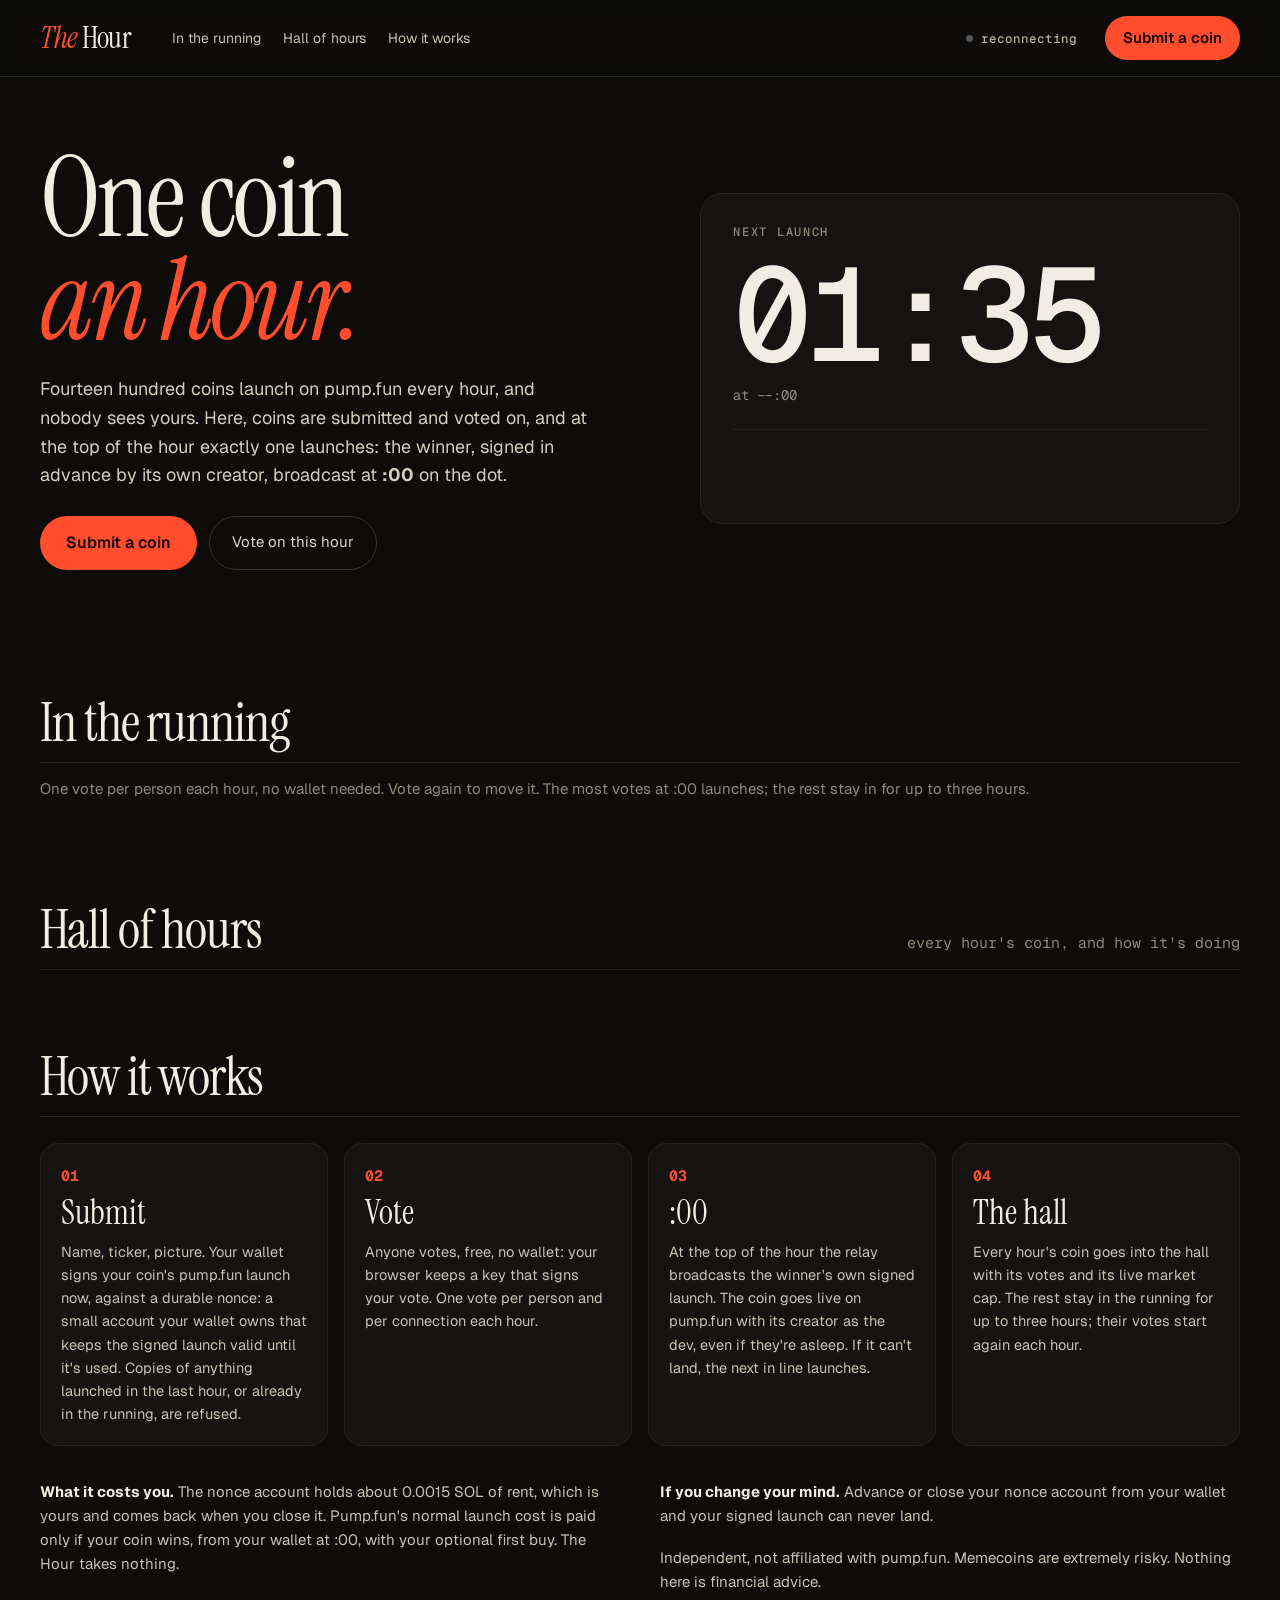
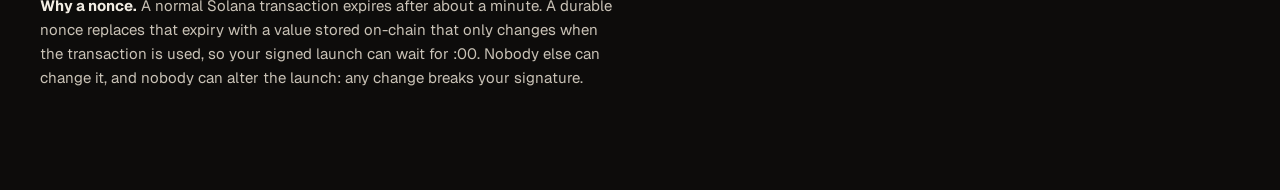
==== index.html @ 595f5a19 "The Hour: one coin an hour. Submissions pre-signed on durable nonces, no-wallet voting, broadcast at" ====
<!doctype html>
<html lang="en"><head><meta charset="utf-8">
<meta name="viewport" content="width=device-width, initial-scale=1">
<title>The Hour</title>
<meta name="description" content="One coin an hour. Submit a coin, vote for the one you want, and at the top of the hour the winner launches on pump.fun, signed by its creator in advance.">
<meta property="og:title" content="The Hour · one coin an hour">
<meta property="og:description" content="Vote it. At :00 it launches on pump.fun.">
<link rel="preconnect" href="https://fonts.googleapis.com"><link rel="preconnect" href="https://fonts.gstatic.com" crossorigin>
<link href="https://fonts.googleapis.com/css2?family=Instrument+Serif:ital@0;1&family=Geist:wght@400;500;600&family=Geist+Mono:wght@400;500;600&display=swap" rel="stylesheet">
<link rel="stylesheet" href="hour.css">
</head>
<body>
<header class="top">
  <a class="word" href="#"><span>The</span> Hour</a>
  <nav><a href="#running">In the running</a><a href="#hall">Hall of hours</a><a href="#how">How it works</a></nav>
  <span class="live"><i id="liveDot"></i><span id="liveTxt">connecting</span></span>
  <button class="go" id="bSubmit">Submit a coin</button>
</header>

<section class="hero">
  <div class="copy">
    <h1>One coin<br><em>an hour.</em></h1>
    <p>Fourteen hundred coins launch on pump.fun every hour, and nobody sees yours. Here, coins are submitted and voted on, and at the top of the hour exactly one launches: the winner, signed in advance by its own creator, broadcast at <b>:00</b> on the dot.</p>
    <div class="row"><button class="go big" id="bSubmit2">Submit a coin</button><a class="ghost" href="#running">Vote on this hour</a></div>
  </div>
  <div class="clock">
    <div class="lbl">next launch</div>
    <div class="digits mono" id="count">--:--</div>
    <div class="at mono" id="atTxt">at --:00</div>
    <div class="lead" id="lead"></div>
  </div>
</section>

<section class="band" id="lastBand"></section>

<section class="sec" id="running">
  <div class="sh"><h2>In the running</h2><span class="mono dim" id="runMeta"></span></div>
  <p class="dim note">One vote per person each hour, no wallet needed. Vote again to move it. The most votes at :00 launches; the rest stay in for up to three hours.</p>
  <div class="grid" id="list"></div>
</section>

<section class="sec" id="hall">
  <div class="sh"><h2>Hall of hours</h2><span class="mono dim">every hour's coin, and how it's doing</span></div>
  <div class="hall" id="hallList"></div>
</section>

<section class="sec how" id="how">
  <div class="sh"><h2>How it works</h2></div>
  <div class="steps">
    <div><b class="mono">01</b><h3>Submit</h3><p>Name, ticker, picture. Your wallet signs your coin's pump.fun launch now, against a durable nonce: a small account your wallet owns that keeps the signed launch valid until it's used. Copies of anything launched in the last hour, or already in the running, are refused.</p></div>
    <div><b class="mono">02</b><h3>Vote</h3><p>Anyone votes, free, no wallet: your browser keeps a key that signs your vote. One vote per person and per connection each hour.</p></div>
    <div><b class="mono">03</b><h3>:00</h3><p>At the top of the hour the relay broadcasts the winner's own signed launch. The coin goes live on pump.fun with its creator as the dev, even if they're asleep. If it can't land, the next in line launches.</p></div>
    <div><b class="mono">04</b><h3>The hall</h3><p>Every hour's coin goes into the hall with its votes and its live market cap. The rest stay in the running for up to three hours; their votes start again each hour.</p></div>
  </div>
  <div class="facts">
    <p><b>What it costs you.</b> The nonce account holds about 0.0015 SOL of rent, which is yours and comes back when you close it. Pump.fun's normal launch cost is paid only if your coin wins, from your wallet at :00, with your optional first buy. The Hour takes nothing.</p>
    <p><b>Why a nonce.</b> A normal Solana transaction expires after about a minute. A durable nonce replaces that expiry with a value stored on-chain that only changes when the transaction is used, so your signed launch can wait for :00. Nobody else can change it, and nobody can alter the launch: any change breaks your signature.</p>
    <p><b>If you change your mind.</b> Advance or close your nonce account from your wallet and your signed launch can never land.</p>
    <p class="dim">Independent, not affiliated with pump.fun. Memecoins are extremely risky. Nothing here is financial advice.</p>
  </div>
</section>

<aside class="sheet" id="sheet"><button class="x" id="sheetX">×</button>
  <h2>Submit a coin</h2>
  <p class="dim">Your coin waits, signed, until it wins an hour.</p>
  <label>Name</label><input id="fName" maxlength="32">
  <label>Ticker</label><input id="fSym" maxlength="10">
  <label>One line about it</label><input id="fDesc" maxlength="280">
  <label>Picture</label><input id="fImg" type="file" accept="image/png,image/jpeg,image/webp,image/gif"><img id="fPrev" alt="">
  <label>X link</label><input id="fX" placeholder="optional">
  <label>Website</label><input id="fWeb" placeholder="optional">
  <label>Your first buy at launch, SOL</label><input id="fBuy" type="number" min="0" step="0.01" placeholder="0">
  <div class="checks">
    <div class="ck"><i id="kW">○</i><span id="kWt">connect the wallet that will be the coin's dev</span></div>
    <div class="ck"><i id="kC">○</i><span id="kCt">ticker and name: no copies</span></div>
    <div class="ck"><i id="kN">○</i><span id="kNt">nonce account: created once, yours</span></div>
    <div class="ck"><i id="kS">○</i><span id="kSt">sign the launch</span></div>
  </div>
  <button class="go big wide" id="fGo">Connect wallet</button>
  <p class="dim small" id="fNote">Two signatures the first time (the nonce account, then the launch), one after that.</p>
</aside>
<div class="toast" id="toast"></div>
<script type="module" src="hour.js"></script>
</body></html>
---- hour.css ----
/* The Hour: an editorial serif, station-clock figures, one signal red. */
:root { --bg: #0d0c0b; --ink: #f2ede4; --dim: #8f897e; --line: #26231f; --card: #151311; --sig: #ff4d2e; --up: #7bdc9a; --dn: #ff7b6b; }
* { box-sizing: border-box; }
html { background: var(--bg); scroll-behavior: smooth; }
body { margin: 0; color: var(--ink); font: 400 15px/1.6 'Geist', sans-serif; }
a { color: inherit; } button { font: inherit; cursor: pointer; }
.mono { font-family: 'Geist Mono', monospace; } .dim { color: var(--dim); } .up { color: var(--up); } .dn { color: var(--dn); }

.top { position: sticky; top: 0; z-index: 30; display: flex; align-items: center; gap: 28px; padding: 16px 40px; background: rgba(13,12,11,.92); backdrop-filter: blur(8px); border-bottom: 1px solid var(--line); }
.word { font: 400 30px/1 'Instrument Serif'; text-decoration: none; letter-spacing: -.01em; }
.word span { font-style: italic; color: var(--sig); }
.top nav { display: flex; gap: 22px; margin-left: 12px; } .top nav a { text-decoration: none; color: #c9c2b6; font-size: 14px; } .top nav a:hover { color: var(--ink); }
.live { margin-left: auto; display: flex; align-items: center; gap: 8px; font: 500 12.5px 'Geist Mono'; color: #b8b1a5; }
.live i { width: 7px; height: 7px; border-radius: 50%; background: var(--up); } .live i.off { background: #555; }
.go { border: 0; background: var(--sig); color: #170400; font-weight: 600; padding: 10px 18px; border-radius: 999px; }
.go:hover { filter: brightness(1.08); } .go.big { padding: 14px 26px; font-size: 16px; } .go.wide { width: 100%; margin-top: 18px; } .go:disabled { opacity: .45; cursor: not-allowed; }
.ghost { display: inline-block; padding: 13px 22px; border: 1px solid #3a352e; border-radius: 999px; text-decoration: none; color: #ddd6ca; }

.hero { display: grid; grid-template-columns: 1.15fr 1fr; gap: 40px; align-items: center; padding: 70px 40px 56px; max-width: 1280px; margin: 0 auto; }
.hero h1 { font: 400 112px/.92 'Instrument Serif'; letter-spacing: -.03em; margin: 0 0 22px; }
.hero h1 em { color: var(--sig); }
.hero p { font-size: 18px; line-height: 1.6; color: #d4cdc1; max-width: 560px; }
.hero .row { display: flex; gap: 12px; margin-top: 26px; flex-wrap: wrap; }
.clock { border: 1px solid var(--line); background: var(--card); border-radius: 22px; padding: 30px 32px; }
.clock .lbl { font: 500 12px 'Geist Mono'; letter-spacing: .14em; text-transform: uppercase; color: var(--dim); }
.clock .digits { font: 500 132px/1 'Geist Mono'; letter-spacing: -.04em; margin: 8px 0 4px; font-variant-numeric: tabular-nums; }
.clock .digits.soon { color: var(--sig); }
.clock .at { color: var(--dim); font-size: 14px; }
.lead { margin-top: 22px; padding-top: 18px; border-top: 1px solid var(--line); min-height: 64px; }
.lead .tk { font: 400 30px 'Instrument Serif'; }

.band { max-width: 1280px; margin: 0 auto; padding: 0 40px; }
.last { display: grid; grid-template-columns: 120px 1fr auto; gap: 24px; align-items: center; border: 1px solid var(--line); border-radius: 22px; padding: 22px; background: linear-gradient(90deg, rgba(255,77,46,.08), rgba(255,77,46,0) 60%); }
.last img { width: 120px; height: 120px; border-radius: 16px; object-fit: cover; background: #222; }
.last .k { font: 500 12px 'Geist Mono'; letter-spacing: .14em; text-transform: uppercase; color: var(--sig); }
.last h3 { font: 400 46px/1 'Instrument Serif'; margin: 6px 0 8px; }
.ca { font: 500 13px 'Geist Mono'; background: #0f0e0c; border: 1px solid var(--line); padding: 6px 10px; border-radius: 8px; cursor: pointer; }
.last .stats { text-align: right; } .last .stats b { display: block; font: 500 28px 'Geist Mono'; }

.sec { max-width: 1280px; margin: 0 auto; padding: 70px 40px 10px; }
.sh { display: flex; align-items: baseline; justify-content: space-between; gap: 20px; border-bottom: 1px solid var(--line); padding-bottom: 12px; }
.sh h2 { font: 400 54px/1 'Instrument Serif'; margin: 0; letter-spacing: -.02em; }
.note { margin: 14px 0 22px; }
.grid { display: grid; grid-template-columns: repeat(auto-fill, minmax(280px, 1fr)); gap: 14px; }
.card { border: 1px solid var(--line); background: var(--card); border-radius: 18px; padding: 16px; display: grid; grid-template-columns: 72px 1fr; gap: 14px; position: relative; }
.card img, .card .ph { width: 72px; height: 72px; border-radius: 12px; object-fit: cover; background: #23201c; }
.card .tk { font: 400 28px/1 'Instrument Serif'; } .card .nm { color: #c9c2b6; font-size: 13.5px; } .card .ds { color: var(--dim); font-size: 13px; margin-top: 4px; }
.card .bar { grid-column: 1 / -1; height: 6px; background: #221f1b; border-radius: 99px; overflow: hidden; }
.card .bar i { display: block; height: 100%; background: var(--sig); border-radius: 99px; transition: width .4s; }
.card .ft { grid-column: 1 / -1; display: flex; justify-content: space-between; align-items: center; }
.card .vt { font: 500 14px 'Geist Mono'; } .card .rk { position: absolute; top: 12px; right: 14px; font: 500 12px 'Geist Mono'; color: var(--dim); }
.card.first { border-color: rgba(255,77,46,.6); } .card.first .rk { color: var(--sig); }
.vote { border: 1px solid #3a352e; background: none; color: var(--ink); padding: 7px 16px; border-radius: 999px; font-weight: 500; }
.vote:hover { border-color: var(--sig); } .vote.on { background: var(--sig); border-color: var(--sig); color: #170400; }
.empty { border: 1px dashed #34302a; border-radius: 18px; padding: 40px; text-align: center; color: var(--dim); }

.hall { display: grid; gap: 0; }
.hrow { display: grid; grid-template-columns: 90px 56px 1fr 120px 120px 110px; gap: 16px; align-items: center; padding: 12px 0; border-bottom: 1px solid var(--line); text-decoration: none; }
.hrow img { width: 56px; height: 56px; border-radius: 10px; object-fit: cover; background: #23201c; }
.hrow .tk { font: 400 26px/1 'Instrument Serif'; } .hrow .mono { font-size: 13.5px; }
.hrow:hover { background: rgba(255,255,255,.02); }

.steps { display: grid; grid-template-columns: repeat(4, 1fr); gap: 16px; margin-top: 26px; }
.steps div { border: 1px solid var(--line); border-radius: 18px; padding: 20px; background: var(--card); }
.steps b { color: var(--sig); } .steps h3 { font: 400 34px/1 'Instrument Serif'; margin: 8px 0 10px; } .steps p { color: #c9c2b6; font-size: 14.5px; margin: 0; }
.facts { columns: 2; column-gap: 40px; margin: 34px 0 90px; } .facts p { break-inside: avoid; color: #c9c2b6; margin: 0 0 18px; } .facts b { color: var(--ink); }

.sheet { position: fixed; top: 0; right: 0; bottom: 0; width: min(480px, 100%); background: #12110f; border-left: 1px solid var(--line); z-index: 50; padding: 28px; overflow: auto; transform: translateX(105%); transition: transform .3s cubic-bezier(.2,.8,.2,1); }
.sheet.on { transform: none; } .sheet h2 { font: 400 44px/1 'Instrument Serif'; margin: 0 0 6px; }
.sheet .x { position: absolute; right: 18px; top: 16px; border: 0; background: none; color: var(--dim); font-size: 24px; }
.sheet label { display: block; font: 500 12px 'Geist Mono'; letter-spacing: .08em; text-transform: uppercase; color: var(--dim); margin: 16px 0 6px; }
.sheet input { width: 100%; padding: 11px 13px; background: #1a1815; border: 1px solid var(--line); border-radius: 12px; color: var(--ink); font: inherit; outline: none; }
.sheet input:focus { border-color: #5a3a2f; } .sheet #fPrev { display: none; width: 90px; height: 90px; border-radius: 12px; object-fit: cover; margin-top: 10px; }
.checks { margin-top: 20px; border-top: 1px solid var(--line); padding-top: 12px; }
.ck { display: flex; gap: 10px; padding: 5px 0; font-size: 14px; } .ck i { width: 16px; font-style: normal; text-align: center; color: var(--dim); } .ck i.ok { color: var(--up); } .ck i.no { color: var(--dn); }
.small { font-size: 13px; }
.toast { position: fixed; left: 50%; bottom: 24px; transform: translate(-50%, 16px); opacity: 0; z-index: 90; padding: 11px 18px; background: #1d1a17; border: 1px solid var(--line); border-radius: 999px; transition: .25s; max-width: 90vw; }
.toast.on { opacity: 1; transform: translate(-50%, 0); } .toast.bad { border-color: rgba(255,123,107,.6); }
@media (max-width: 900px) {
  .top { padding: 14px 18px; gap: 14px; } .top nav { display: none; }
  .hero { grid-template-columns: 1fr; padding: 40px 18px; } .hero h1 { font-size: 70px; } .clock .digits { font-size: 92px; }
  .band, .sec { padding-left: 18px; padding-right: 18px; } .last { grid-template-columns: 80px 1fr; } .last img { width: 80px; height: 80px; } .last .stats { grid-column: 1 / -1; text-align: left; }
  .steps { grid-template-columns: 1fr; } .facts { columns: 1; } .hrow { grid-template-columns: 70px 44px 1fr 90px; } .hrow .hm { display: none; } .sh h2 { font-size: 40px; }
}
.grid .empty { grid-column: 1 / -1; }
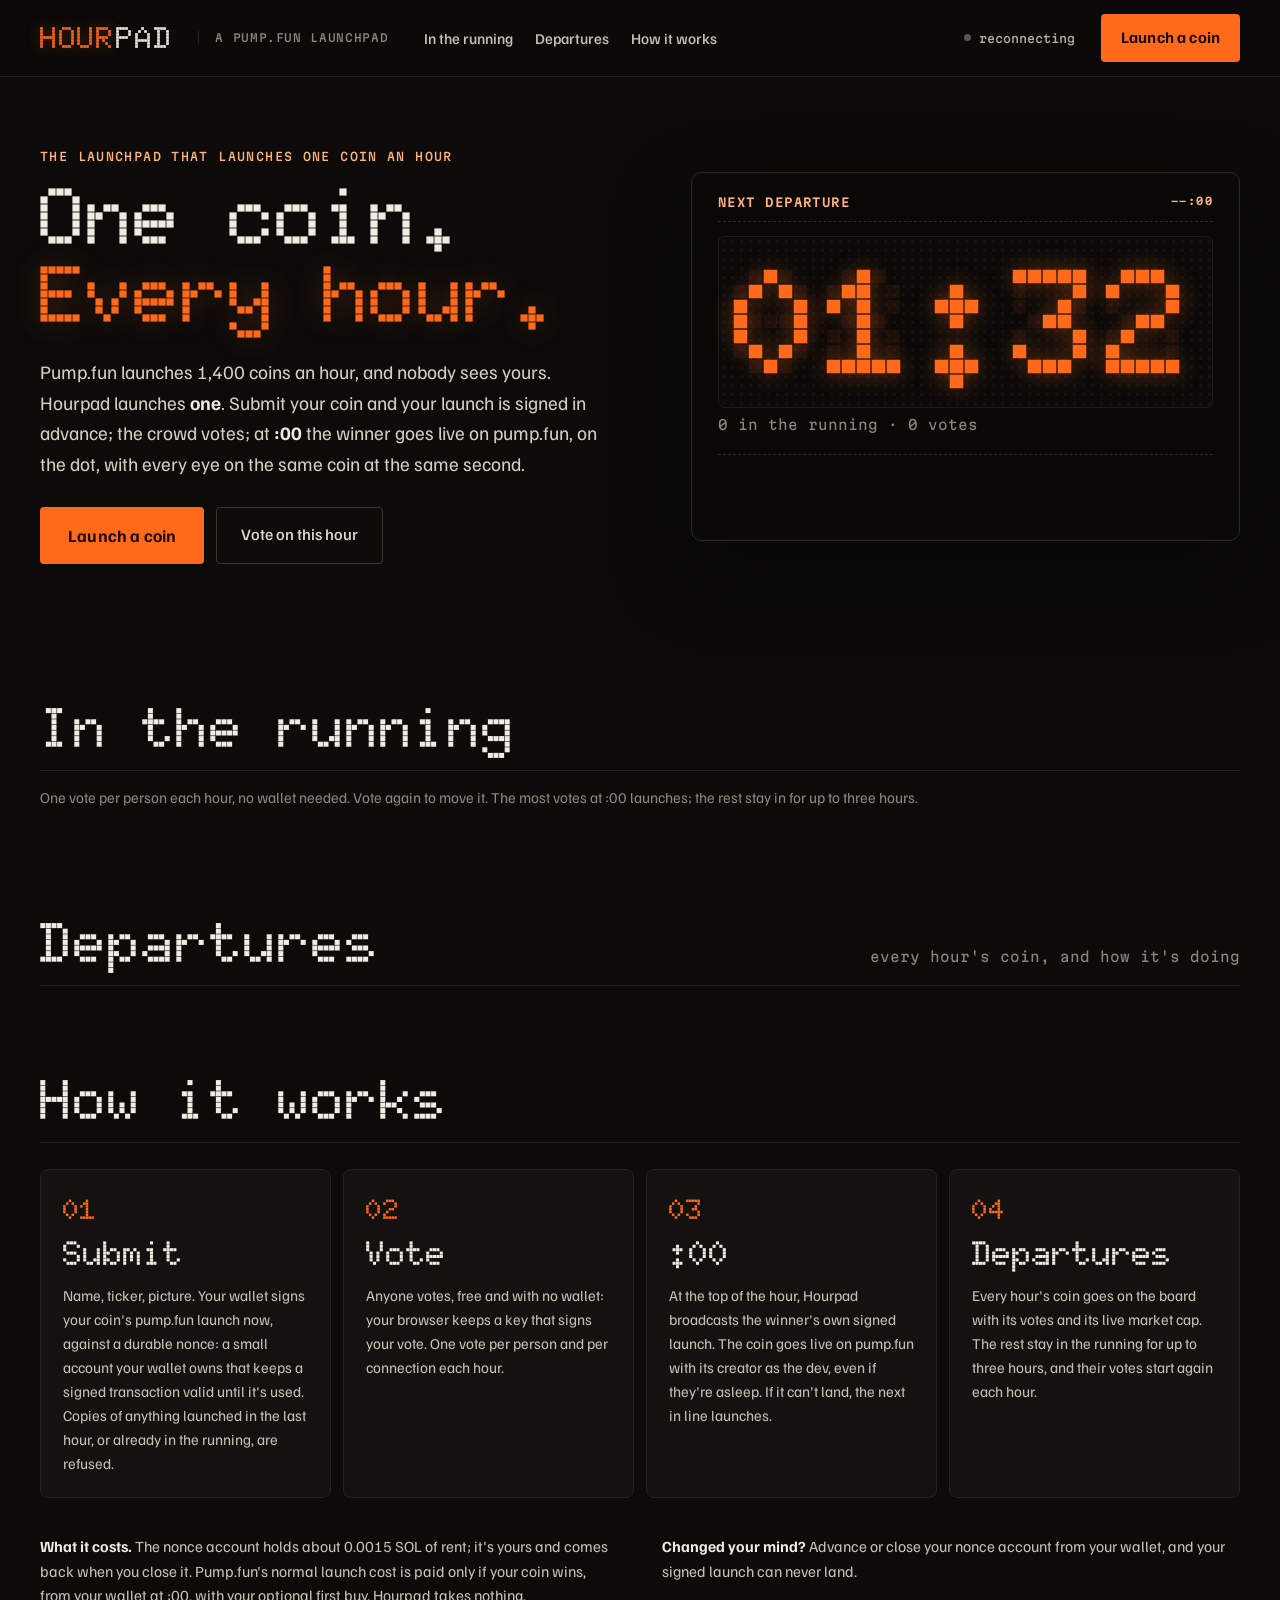
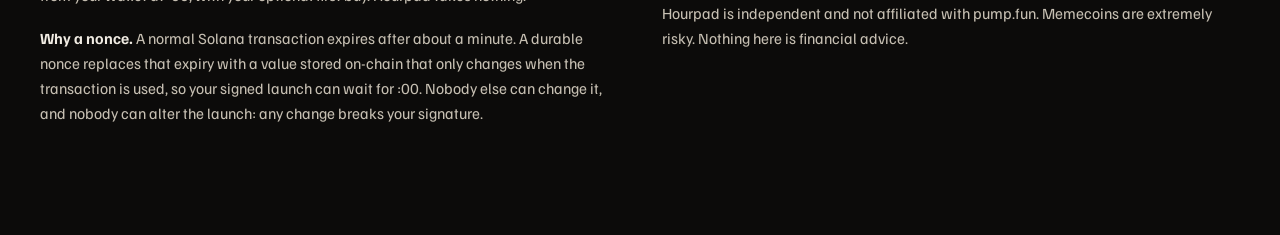
==== commit 49d3bce9: "Hourpad: launchpad naming, departure-board UI (Doto, Familjen Grotesk, Martian Mono) Co-Authored-By:" ====
--- a/index.html
+++ b/index.html
@@ -1,32 +1,34 @@
 <!doctype html>
 <html lang="en"><head><meta charset="utf-8">
 <meta name="viewport" content="width=device-width, initial-scale=1">
-<title>The Hour</title>
-<meta name="description" content="One coin an hour. Submit a coin, vote for the one you want, and at the top of the hour the winner launches on pump.fun, signed by its creator in advance.">
-<meta property="og:title" content="The Hour · one coin an hour">
-<meta property="og:description" content="Vote it. At :00 it launches on pump.fun.">
+<title>Hourpad · the launchpad that launches one coin an hour</title>
+<meta name="description" content="Hourpad is a pump.fun launchpad that launches one coin an hour. Submit a coin, the crowd votes, and at :00 the winner launches, signed in advance by its own creator.">
+<meta property="og:title" content="Hourpad · one coin an hour">
+<meta property="og:description" content="A pump.fun launchpad. Submit, vote, and at :00 one coin launches.">
 <link rel="preconnect" href="https://fonts.googleapis.com"><link rel="preconnect" href="https://fonts.gstatic.com" crossorigin>
-<link href="https://fonts.googleapis.com/css2?family=Instrument+Serif:ital@0;1&family=Geist:wght@400;500;600&family=Geist+Mono:wght@400;500;600&display=swap" rel="stylesheet">
+<link href="https://fonts.googleapis.com/css2?family=Doto:wght@600;800;900&family=Familjen+Grotesk:wght@400;500;600;700&family=Martian+Mono:wght@400;500;600&display=swap" rel="stylesheet">
 <link rel="stylesheet" href="hour.css">
 </head>
 <body>
 <header class="top">
-  <a class="word" href="#"><span>The</span> Hour</a>
-  <nav><a href="#running">In the running</a><a href="#hall">Hall of hours</a><a href="#how">How it works</a></nav>
+  <a class="word" href="#"><span class="dot">HOUR</span><span class="pad">PAD</span></a>
+  <span class="tagline">a pump.fun launchpad</span>
+  <nav><a href="#running">In the running</a><a href="#hall">Departures</a><a href="#how">How it works</a></nav>
   <span class="live"><i id="liveDot"></i><span id="liveTxt">connecting</span></span>
-  <button class="go" id="bSubmit">Submit a coin</button>
+  <button class="go" id="bSubmit">Launch a coin</button>
 </header>
 
 <section class="hero">
   <div class="copy">
-    <h1>One coin<br><em>an hour.</em></h1>
-    <p>Fourteen hundred coins launch on pump.fun every hour, and nobody sees yours. Here, coins are submitted and voted on, and at the top of the hour exactly one launches: the winner, signed in advance by its own creator, broadcast at <b>:00</b> on the dot.</p>
-    <div class="row"><button class="go big" id="bSubmit2">Submit a coin</button><a class="ghost" href="#running">Vote on this hour</a></div>
+    <div class="eyebrow">the launchpad that launches one coin an hour</div>
+    <h1>One coin.<br><span class="hl">Every hour.</span></h1>
+    <p>Pump.fun launches 1,400 coins an hour, and nobody sees yours. Hourpad launches <b>one</b>. Submit your coin and your launch is signed in advance; the crowd votes; at <b>:00</b> the winner goes live on pump.fun, on the dot, with every eye on the same coin at the same second.</p>
+    <div class="row"><button class="go big" id="bSubmit2">Launch a coin</button><a class="ghost" href="#running">Vote on this hour</a></div>
   </div>
-  <div class="clock">
-    <div class="lbl">next launch</div>
-    <div class="digits mono" id="count">--:--</div>
-    <div class="at mono" id="atTxt">at --:00</div>
+  <div class="board">
+    <div class="bhead"><span>NEXT DEPARTURE</span><span class="mono" id="atTxt">--:00</span></div>
+    <div class="clock"><span class="ghost88">88:88</span><span class="digits" id="count">--:--</span></div>
+    <div class="bmeta mono" id="metaTxt">0 in the running · 0 votes</div>
     <div class="lead" id="lead"></div>
   </div>
 </section>
@@ -36,32 +38,33 @@
 <section class="sec" id="running">
   <div class="sh"><h2>In the running</h2><span class="mono dim" id="runMeta"></span></div>
   <p class="dim note">One vote per person each hour, no wallet needed. Vote again to move it. The most votes at :00 launches; the rest stay in for up to three hours.</p>
-  <div class="grid" id="list"></div>
+  <div class="rows" id="list"></div>
 </section>
 
 <section class="sec" id="hall">
-  <div class="sh"><h2>Hall of hours</h2><span class="mono dim">every hour's coin, and how it's doing</span></div>
-  <div class="hall" id="hallList"></div>
+  <div class="sh"><h2>Departures</h2><span class="mono dim">every hour's coin, and how it's doing</span></div>
+  <div class="rows" id="hallList"></div>
 </section>
 
 <section class="sec how" id="how">
   <div class="sh"><h2>How it works</h2></div>
   <div class="steps">
-    <div><b class="mono">01</b><h3>Submit</h3><p>Name, ticker, picture. Your wallet signs your coin's pump.fun launch now, against a durable nonce: a small account your wallet owns that keeps the signed launch valid until it's used. Copies of anything launched in the last hour, or already in the running, are refused.</p></div>
-    <div><b class="mono">02</b><h3>Vote</h3><p>Anyone votes, free, no wallet: your browser keeps a key that signs your vote. One vote per person and per connection each hour.</p></div>
-    <div><b class="mono">03</b><h3>:00</h3><p>At the top of the hour the relay broadcasts the winner's own signed launch. The coin goes live on pump.fun with its creator as the dev, even if they're asleep. If it can't land, the next in line launches.</p></div>
-    <div><b class="mono">04</b><h3>The hall</h3><p>Every hour's coin goes into the hall with its votes and its live market cap. The rest stay in the running for up to three hours; their votes start again each hour.</p></div>
+    <div><b>01</b><h3>Submit</h3><p>Name, ticker, picture. Your wallet signs your coin's pump.fun launch now, against a durable nonce: a small account your wallet owns that keeps a signed transaction valid until it's used. Copies of anything launched in the last hour, or already in the running, are refused.</p></div>
+    <div><b>02</b><h3>Vote</h3><p>Anyone votes, free and with no wallet: your browser keeps a key that signs your vote. One vote per person and per connection each hour.</p></div>
+    <div><b>03</b><h3>:00</h3><p>At the top of the hour, Hourpad broadcasts the winner's own signed launch. The coin goes live on pump.fun with its creator as the dev, even if they're asleep. If it can't land, the next in line launches.</p></div>
+    <div><b>04</b><h3>Departures</h3><p>Every hour's coin goes on the board with its votes and its live market cap. The rest stay in the running for up to three hours, and their votes start again each hour.</p></div>
   </div>
   <div class="facts">
-    <p><b>What it costs you.</b> The nonce account holds about 0.0015 SOL of rent, which is yours and comes back when you close it. Pump.fun's normal launch cost is paid only if your coin wins, from your wallet at :00, with your optional first buy. The Hour takes nothing.</p>
+    <p><b>What it costs.</b> The nonce account holds about 0.0015 SOL of rent; it's yours and comes back when you close it. Pump.fun's normal launch cost is paid only if your coin wins, from your wallet at :00, with your optional first buy. Hourpad takes nothing.</p>
     <p><b>Why a nonce.</b> A normal Solana transaction expires after about a minute. A durable nonce replaces that expiry with a value stored on-chain that only changes when the transaction is used, so your signed launch can wait for :00. Nobody else can change it, and nobody can alter the launch: any change breaks your signature.</p>
-    <p><b>If you change your mind.</b> Advance or close your nonce account from your wallet and your signed launch can never land.</p>
-    <p class="dim">Independent, not affiliated with pump.fun. Memecoins are extremely risky. Nothing here is financial advice.</p>
+    <p><b>Changed your mind?</b> Advance or close your nonce account from your wallet, and your signed launch can never land.</p>
+    <p class="dim">Hourpad is independent and not affiliated with pump.fun. Memecoins are extremely risky. Nothing here is financial advice.</p>
   </div>
 </section>
 
 <aside class="sheet" id="sheet"><button class="x" id="sheetX">×</button>
-  <h2>Submit a coin</h2>
+  <div class="eyebrow">launch a coin</div>
+  <h2>Board the next hour</h2>
   <p class="dim">Your coin waits, signed, until it wins an hour.</p>
   <label>Name</label><input id="fName" maxlength="32">
   <label>Ticker</label><input id="fSym" maxlength="10">
@@ -69,10 +72,10 @@
   <label>Picture</label><input id="fImg" type="file" accept="image/png,image/jpeg,image/webp,image/gif"><img id="fPrev" alt="">
   <label>X link</label><input id="fX" placeholder="optional">
   <label>Website</label><input id="fWeb" placeholder="optional">
-  <label>Your first buy at launch, SOL</label><input id="fBuy" type="number" min="0" step="0.01" placeholder="0">
+  <label>Your first buy at launch (SOL)</label><input id="fBuy" type="number" min="0" step="0.01" placeholder="0">
   <div class="checks">
     <div class="ck"><i id="kW">○</i><span id="kWt">connect the wallet that will be the coin's dev</span></div>
-    <div class="ck"><i id="kC">○</i><span id="kCt">ticker and name: no copies</span></div>
+    <div class="ck"><i id="kC">○</i><span id="kCt">ticker, name and picture: no copies</span></div>
     <div class="ck"><i id="kN">○</i><span id="kNt">nonce account: created once, yours</span></div>
     <div class="ck"><i id="kS">○</i><span id="kSt">sign the launch</span></div>
   </div>
--- a/hour.css
+++ b/hour.css
@@ -1,85 +1,96 @@
-/* The Hour: an editorial serif, station-clock figures, one signal red. */
-:root { --bg: #0d0c0b; --ink: #f2ede4; --dim: #8f897e; --line: #26231f; --card: #151311; --sig: #ff4d2e; --up: #7bdc9a; --dn: #ff7b6b; }
+/* Hourpad: a station departure board. Doto (dot matrix) for the board, Familjen Grotesk to read, Martian Mono for figures. */
+:root { --bg: #0c0b0a; --ink: #f1ece3; --dim: #8c857a; --line: #25221e; --card: #131210; --led: #ff6a1a; --led2: #ffb37a; --up: #82e3a0; --dn: #ff7b6b; }
 * { box-sizing: border-box; }
 html { background: var(--bg); scroll-behavior: smooth; }
-body { margin: 0; color: var(--ink); font: 400 15px/1.6 'Geist', sans-serif; }
+body { margin: 0; color: var(--ink); font: 400 16px/1.6 'Familjen Grotesk', sans-serif; }
 a { color: inherit; } button { font: inherit; cursor: pointer; }
-.mono { font-family: 'Geist Mono', monospace; } .dim { color: var(--dim); } .up { color: var(--up); } .dn { color: var(--dn); }
+.mono { font-family: 'Martian Mono', monospace; font-size: .86em; } .dim { color: var(--dim); } .up { color: var(--up); } .dn { color: var(--dn); }
+.eyebrow { font: 500 11.5px 'Martian Mono'; letter-spacing: .12em; text-transform: uppercase; color: var(--led2); }
 
-.top { position: sticky; top: 0; z-index: 30; display: flex; align-items: center; gap: 28px; padding: 16px 40px; background: rgba(13,12,11,.92); backdrop-filter: blur(8px); border-bottom: 1px solid var(--line); }
-.word { font: 400 30px/1 'Instrument Serif'; text-decoration: none; letter-spacing: -.01em; }
-.word span { font-style: italic; color: var(--sig); }
-.top nav { display: flex; gap: 22px; margin-left: 12px; } .top nav a { text-decoration: none; color: #c9c2b6; font-size: 14px; } .top nav a:hover { color: var(--ink); }
-.live { margin-left: auto; display: flex; align-items: center; gap: 8px; font: 500 12.5px 'Geist Mono'; color: #b8b1a5; }
-.live i { width: 7px; height: 7px; border-radius: 50%; background: var(--up); } .live i.off { background: #555; }
-.go { border: 0; background: var(--sig); color: #170400; font-weight: 600; padding: 10px 18px; border-radius: 999px; }
-.go:hover { filter: brightness(1.08); } .go.big { padding: 14px 26px; font-size: 16px; } .go.wide { width: 100%; margin-top: 18px; } .go:disabled { opacity: .45; cursor: not-allowed; }
-.ghost { display: inline-block; padding: 13px 22px; border: 1px solid #3a352e; border-radius: 999px; text-decoration: none; color: #ddd6ca; }
+/* masthead */
+.top { position: sticky; top: 0; z-index: 30; display: flex; align-items: center; gap: 26px; padding: 14px 40px; background: rgba(12,11,10,.93); backdrop-filter: blur(8px); border-bottom: 1px solid var(--line); }
+.word { text-decoration: none; display: flex; align-items: baseline; gap: 2px; font: 900 30px/1 'Doto'; letter-spacing: .02em; }
+.word .dot { color: var(--led); text-shadow: 0 0 14px rgba(255,106,26,.35); } .word .pad { color: var(--ink); }
+.tagline { font: 500 11px 'Martian Mono'; color: var(--dim); letter-spacing: .06em; text-transform: uppercase; border-left: 1px solid var(--line); padding-left: 16px; }
+.top nav { display: flex; gap: 22px; margin-left: 10px; } .top nav a { text-decoration: none; color: #c6bfb2; font-weight: 500; font-size: 15px; } .top nav a:hover { color: var(--ink); }
+.live { margin-left: auto; display: flex; align-items: center; gap: 8px; font: 500 11.5px 'Martian Mono'; color: #b5ad9f; }
+.live i { width: 7px; height: 7px; border-radius: 50%; background: var(--up); box-shadow: 0 0 8px rgba(130,227,160,.6); } .live i.off { background: #555; box-shadow: none; }
+.go { border: 0; background: var(--led); color: #1a0700; font-weight: 700; padding: 11px 20px; border-radius: 4px; letter-spacing: .01em; }
+.go:hover { background: #ff7d36; } .go.big { padding: 15px 28px; font-size: 17px; } .go.wide { width: 100%; margin-top: 18px; } .go:disabled { opacity: .45; cursor: not-allowed; }
+.ghost { display: inline-block; padding: 14px 24px; border: 1px solid #3a352e; border-radius: 4px; text-decoration: none; color: #ddd6ca; font-weight: 500; }
+.ghost:hover { border-color: var(--led); }
 
-.hero { display: grid; grid-template-columns: 1.15fr 1fr; gap: 40px; align-items: center; padding: 70px 40px 56px; max-width: 1280px; margin: 0 auto; }
-.hero h1 { font: 400 112px/.92 'Instrument Serif'; letter-spacing: -.03em; margin: 0 0 22px; }
-.hero h1 em { color: var(--sig); }
-.hero p { font-size: 18px; line-height: 1.6; color: #d4cdc1; max-width: 560px; }
-.hero .row { display: flex; gap: 12px; margin-top: 26px; flex-wrap: wrap; }
-.clock { border: 1px solid var(--line); background: var(--card); border-radius: 22px; padding: 30px 32px; }
-.clock .lbl { font: 500 12px 'Geist Mono'; letter-spacing: .14em; text-transform: uppercase; color: var(--dim); }
-.clock .digits { font: 500 132px/1 'Geist Mono'; letter-spacing: -.04em; margin: 8px 0 4px; font-variant-numeric: tabular-nums; }
-.clock .digits.soon { color: var(--sig); }
-.clock .at { color: var(--dim); font-size: 14px; }
-.lead { margin-top: 22px; padding-top: 18px; border-top: 1px solid var(--line); min-height: 64px; }
-.lead .tk { font: 400 30px 'Instrument Serif'; }
+/* hero */
+.hero { display: grid; grid-template-columns: 1.1fr 1fr; gap: 48px; align-items: center; padding: 72px 40px 60px; max-width: 1300px; margin: 0 auto; }
+.hero h1 { font: 900 80px/.98 'Doto'; letter-spacing: -.01em; margin: 14px 0 24px; }
+.hero h1 .hl { color: var(--led); text-shadow: 0 0 28px rgba(255,106,26,.28); }
+.hero p { font-size: 19px; line-height: 1.6; color: #d3ccbf; max-width: 580px; } .hero p b { color: var(--ink); }
+.hero .row { display: flex; gap: 12px; margin-top: 28px; flex-wrap: wrap; }
 
-.band { max-width: 1280px; margin: 0 auto; padding: 0 40px; }
-.last { display: grid; grid-template-columns: 120px 1fr auto; gap: 24px; align-items: center; border: 1px solid var(--line); border-radius: 22px; padding: 22px; background: linear-gradient(90deg, rgba(255,77,46,.08), rgba(255,77,46,0) 60%); }
-.last img { width: 120px; height: 120px; border-radius: 16px; object-fit: cover; background: #222; }
-.last .k { font: 500 12px 'Geist Mono'; letter-spacing: .14em; text-transform: uppercase; color: var(--sig); }
-.last h3 { font: 400 46px/1 'Instrument Serif'; margin: 6px 0 8px; }
-.ca { font: 500 13px 'Geist Mono'; background: #0f0e0c; border: 1px solid var(--line); padding: 6px 10px; border-radius: 8px; cursor: pointer; }
-.last .stats { text-align: right; } .last .stats b { display: block; font: 500 28px 'Geist Mono'; }
+/* the departure board */
+.board { background: #090807; border: 1px solid #2a2622; border-radius: 10px; padding: 22px 26px 24px; box-shadow: inset 0 0 0 1px rgba(255,255,255,.02), 0 30px 80px rgba(0,0,0,.45); }
+.bhead { display: flex; justify-content: space-between; font: 600 12px 'Martian Mono'; letter-spacing: .12em; color: var(--led2); padding-bottom: 12px; border-bottom: 1px dashed #2e2a25; }
+.clock { position: relative; margin: 14px 0 6px; padding: 10px 14px; border-radius: 6px;
+  background: radial-gradient(circle, rgba(255,255,255,.035) 1.2px, transparent 1.6px) 0 0 / 9px 9px, #0b0a09; border: 1px solid #1e1b18; }
+.clock .digits, .clock .ghost88 { font: 900 150px/1 'Doto'; letter-spacing: .02em; font-variant-numeric: tabular-nums; display: block; }
+.clock .ghost88 { position: absolute; left: 14px; top: 10px; color: rgba(255,106,26,.07); pointer-events: none; }
+.clock .digits { position: relative; color: var(--led); text-shadow: 0 0 22px rgba(255,106,26,.45); }
+.clock .digits.soon { color: #ff3b2e; animation: pulse 1s steps(2) infinite; }
+@keyframes pulse { 50% { opacity: .55 } }
+.bmeta { color: var(--dim); }
+.lead { margin-top: 18px; padding-top: 16px; border-top: 1px dashed #2e2a25; min-height: 62px; display: flex; gap: 14px; align-items: center; }
+.lead img { width: 52px; height: 52px; border-radius: 6px; object-fit: cover; }
+.lead .tk { font: 900 32px/1 'Doto'; color: var(--ink); }
 
-.sec { max-width: 1280px; margin: 0 auto; padding: 70px 40px 10px; }
-.sh { display: flex; align-items: baseline; justify-content: space-between; gap: 20px; border-bottom: 1px solid var(--line); padding-bottom: 12px; }
-.sh h2 { font: 400 54px/1 'Instrument Serif'; margin: 0; letter-spacing: -.02em; }
-.note { margin: 14px 0 22px; }
-.grid { display: grid; grid-template-columns: repeat(auto-fill, minmax(280px, 1fr)); gap: 14px; }
-.card { border: 1px solid var(--line); background: var(--card); border-radius: 18px; padding: 16px; display: grid; grid-template-columns: 72px 1fr; gap: 14px; position: relative; }
-.card img, .card .ph { width: 72px; height: 72px; border-radius: 12px; object-fit: cover; background: #23201c; }
-.card .tk { font: 400 28px/1 'Instrument Serif'; } .card .nm { color: #c9c2b6; font-size: 13.5px; } .card .ds { color: var(--dim); font-size: 13px; margin-top: 4px; }
-.card .bar { grid-column: 1 / -1; height: 6px; background: #221f1b; border-radius: 99px; overflow: hidden; }
-.card .bar i { display: block; height: 100%; background: var(--sig); border-radius: 99px; transition: width .4s; }
-.card .ft { grid-column: 1 / -1; display: flex; justify-content: space-between; align-items: center; }
-.card .vt { font: 500 14px 'Geist Mono'; } .card .rk { position: absolute; top: 12px; right: 14px; font: 500 12px 'Geist Mono'; color: var(--dim); }
-.card.first { border-color: rgba(255,77,46,.6); } .card.first .rk { color: var(--sig); }
-.vote { border: 1px solid #3a352e; background: none; color: var(--ink); padding: 7px 16px; border-radius: 999px; font-weight: 500; }
-.vote:hover { border-color: var(--sig); } .vote.on { background: var(--sig); border-color: var(--sig); color: #170400; }
-.empty { border: 1px dashed #34302a; border-radius: 18px; padding: 40px; text-align: center; color: var(--dim); }
+/* the last departure */
+.band { max-width: 1300px; margin: 0 auto; padding: 0 40px; }
+.last { display: grid; grid-template-columns: 128px 1fr auto; gap: 26px; align-items: center; border: 1px solid #3a2414; border-radius: 10px; padding: 22px; background: linear-gradient(90deg, rgba(255,106,26,.09), rgba(255,106,26,0) 65%); }
+.last img { width: 128px; height: 128px; border-radius: 8px; object-fit: cover; background: #222; }
+.last h3 { font: 900 54px/1 'Doto'; margin: 8px 0 10px; }
+.ca { font: 500 12px 'Martian Mono'; background: #0f0e0c; border: 1px solid var(--line); padding: 6px 10px; border-radius: 4px; cursor: pointer; word-break: break-all; }
+.last .stats { text-align: right; } .last .stats b { display: block; font: 900 40px 'Doto'; }
 
-.hall { display: grid; gap: 0; }
-.hrow { display: grid; grid-template-columns: 90px 56px 1fr 120px 120px 110px; gap: 16px; align-items: center; padding: 12px 0; border-bottom: 1px solid var(--line); text-decoration: none; }
-.hrow img { width: 56px; height: 56px; border-radius: 10px; object-fit: cover; background: #23201c; }
-.hrow .tk { font: 400 26px/1 'Instrument Serif'; } .hrow .mono { font-size: 13.5px; }
-.hrow:hover { background: rgba(255,255,255,.02); }
+/* sections */
+.sec { max-width: 1300px; margin: 0 auto; padding: 76px 40px 10px; }
+.sh { display: flex; align-items: baseline; justify-content: space-between; gap: 20px; border-bottom: 1px solid var(--line); padding-bottom: 14px; }
+.sh h2 { font: 900 56px/1 'Doto'; margin: 0; }
+.note { margin: 14px 0 20px; font-size: 15px; }
+.rows { display: grid; gap: 8px; }
+.rw { display: grid; grid-template-columns: 54px 60px minmax(0, 1fr) 220px 110px; gap: 18px; align-items: center; padding: 12px 16px; background: var(--card); border: 1px solid var(--line); border-radius: 8px; text-decoration: none; }
+.rw.first { border-color: #5a3014; background: linear-gradient(90deg, rgba(255,106,26,.08), var(--card) 60%); }
+.flap { display: grid; place-items: center; height: 44px; background: #0a0908; border: 1px solid #2a2622; border-radius: 4px; font: 900 24px 'Doto'; color: var(--led); }
+.rw img, .rw .ph { width: 60px; height: 60px; border-radius: 6px; object-fit: cover; background: #221f1b; }
+.rw .tk { font: 900 30px/1 'Doto'; } .rw .nm { color: #c6bfb2; font-size: 14.5px; } .rw .ds { color: var(--dim); font-size: 13.5px; }
+.meter { display: grid; gap: 6px; } .meter .bar { height: 8px; background: #221f1b; border-radius: 2px; overflow: hidden; }
+.meter .bar i { display: block; height: 100%; background: var(--led); transition: width .4s; } .meter span { font: 500 12px 'Martian Mono'; color: #b5ad9f; }
+.vote { border: 1px solid #3a352e; background: none; color: var(--ink); padding: 10px 0; width: 100%; border-radius: 4px; font-weight: 700; }
+.vote:hover { border-color: var(--led); } .vote.on { background: var(--led); border-color: var(--led); color: #1a0700; }
+.hrw { grid-template-columns: 110px 60px minmax(0, 1fr) 150px 150px; }
+.hrw .t { font: 900 26px 'Doto'; color: var(--led); }
+.empty { border: 1px dashed #34302a; border-radius: 8px; padding: 40px; text-align: center; color: var(--dim); }
 
-.steps { display: grid; grid-template-columns: repeat(4, 1fr); gap: 16px; margin-top: 26px; }
-.steps div { border: 1px solid var(--line); border-radius: 18px; padding: 20px; background: var(--card); }
-.steps b { color: var(--sig); } .steps h3 { font: 400 34px/1 'Instrument Serif'; margin: 8px 0 10px; } .steps p { color: #c9c2b6; font-size: 14.5px; margin: 0; }
-.facts { columns: 2; column-gap: 40px; margin: 34px 0 90px; } .facts p { break-inside: avoid; color: #c9c2b6; margin: 0 0 18px; } .facts b { color: var(--ink); }
+/* how it works */
+.steps { display: grid; grid-template-columns: repeat(4, 1fr); gap: 12px; margin-top: 26px; }
+.steps div { border: 1px solid var(--line); border-radius: 8px; padding: 22px; background: var(--card); }
+.steps b { font: 900 28px 'Doto'; color: var(--led); } .steps h3 { font: 900 34px/1 'Doto'; margin: 10px 0 12px; } .steps p { color: #c6bfb2; font-size: 15px; margin: 0; }
+.facts { columns: 2; column-gap: 44px; margin: 36px 0 100px; } .facts p { break-inside: avoid; color: #c6bfb2; margin: 0 0 18px; font-size: 15.5px; } .facts b { color: var(--ink); }
 
-.sheet { position: fixed; top: 0; right: 0; bottom: 0; width: min(480px, 100%); background: #12110f; border-left: 1px solid var(--line); z-index: 50; padding: 28px; overflow: auto; transform: translateX(105%); transition: transform .3s cubic-bezier(.2,.8,.2,1); }
-.sheet.on { transform: none; } .sheet h2 { font: 400 44px/1 'Instrument Serif'; margin: 0 0 6px; }
+/* the launch sheet */
+.sheet { position: fixed; top: 0; right: 0; bottom: 0; width: min(500px, 100%); background: #11100e; border-left: 1px solid var(--line); z-index: 50; padding: 30px; overflow: auto; transform: translateX(105%); transition: transform .3s cubic-bezier(.2,.8,.2,1); }
+.sheet.on { transform: none; } .sheet h2 { font: 900 44px/1 'Doto'; margin: 10px 0 6px; }
 .sheet .x { position: absolute; right: 18px; top: 16px; border: 0; background: none; color: var(--dim); font-size: 24px; }
-.sheet label { display: block; font: 500 12px 'Geist Mono'; letter-spacing: .08em; text-transform: uppercase; color: var(--dim); margin: 16px 0 6px; }
-.sheet input { width: 100%; padding: 11px 13px; background: #1a1815; border: 1px solid var(--line); border-radius: 12px; color: var(--ink); font: inherit; outline: none; }
-.sheet input:focus { border-color: #5a3a2f; } .sheet #fPrev { display: none; width: 90px; height: 90px; border-radius: 12px; object-fit: cover; margin-top: 10px; }
-.checks { margin-top: 20px; border-top: 1px solid var(--line); padding-top: 12px; }
-.ck { display: flex; gap: 10px; padding: 5px 0; font-size: 14px; } .ck i { width: 16px; font-style: normal; text-align: center; color: var(--dim); } .ck i.ok { color: var(--up); } .ck i.no { color: var(--dn); }
-.small { font-size: 13px; }
-.toast { position: fixed; left: 50%; bottom: 24px; transform: translate(-50%, 16px); opacity: 0; z-index: 90; padding: 11px 18px; background: #1d1a17; border: 1px solid var(--line); border-radius: 999px; transition: .25s; max-width: 90vw; }
-.toast.on { opacity: 1; transform: translate(-50%, 0); } .toast.bad { border-color: rgba(255,123,107,.6); }
-@media (max-width: 900px) {
-  .top { padding: 14px 18px; gap: 14px; } .top nav { display: none; }
-  .hero { grid-template-columns: 1fr; padding: 40px 18px; } .hero h1 { font-size: 70px; } .clock .digits { font-size: 92px; }
-  .band, .sec { padding-left: 18px; padding-right: 18px; } .last { grid-template-columns: 80px 1fr; } .last img { width: 80px; height: 80px; } .last .stats { grid-column: 1 / -1; text-align: left; }
-  .steps { grid-template-columns: 1fr; } .facts { columns: 1; } .hrow { grid-template-columns: 70px 44px 1fr 90px; } .hrow .hm { display: none; } .sh h2 { font-size: 40px; }
+.sheet label { display: block; font: 500 11px 'Martian Mono'; letter-spacing: .08em; text-transform: uppercase; color: var(--dim); margin: 16px 0 6px; }
+.sheet input { width: 100%; padding: 12px 13px; background: #191714; border: 1px solid var(--line); border-radius: 4px; color: var(--ink); font: inherit; outline: none; }
+.sheet input:focus { border-color: #6a3a1c; } .sheet #fPrev { display: none; width: 90px; height: 90px; border-radius: 6px; object-fit: cover; margin-top: 10px; }
+.checks { margin-top: 20px; border-top: 1px dashed #2e2a25; padding-top: 12px; }
+.ck { display: flex; gap: 10px; padding: 5px 0; font-size: 14.5px; } .ck i { width: 16px; font-style: normal; text-align: center; color: var(--dim); } .ck i.ok { color: var(--up); } .ck i.no { color: var(--dn); }
+.small { font-size: 13.5px; }
+.toast { position: fixed; left: 50%; bottom: 24px; transform: translate(-50%, 16px); opacity: 0; z-index: 90; padding: 12px 18px; background: #1b1916; border: 1px solid var(--line); border-left: 3px solid var(--led); border-radius: 4px; transition: .25s; max-width: 90vw; }
+.toast.on { opacity: 1; transform: translate(-50%, 0); } .toast.bad { border-left-color: var(--dn); }
+@media (max-width: 960px) {
+  .top { padding: 12px 18px; gap: 14px; } .top nav, .tagline { display: none; }
+  .hero { grid-template-columns: 1fr; padding: 40px 18px; } .hero h1 { font-size: 62px; } .clock .digits, .clock .ghost88 { font-size: 104px; }
+  .band, .sec { padding-left: 18px; padding-right: 18px; } .last { grid-template-columns: 84px 1fr; } .last img { width: 84px; height: 84px; } .last .stats { grid-column: 1 / -1; text-align: left; }
+  .rw { grid-template-columns: 44px 52px minmax(0, 1fr) 96px; } .rw .meter { display: none; } .hrw { grid-template-columns: 74px 52px minmax(0, 1fr) 100px; } .hrw .hm { display: none; }
+  .steps { grid-template-columns: 1fr; } .facts { columns: 1; } .sh h2 { font-size: 40px; }
 }
-.grid .empty { grid-column: 1 / -1; }
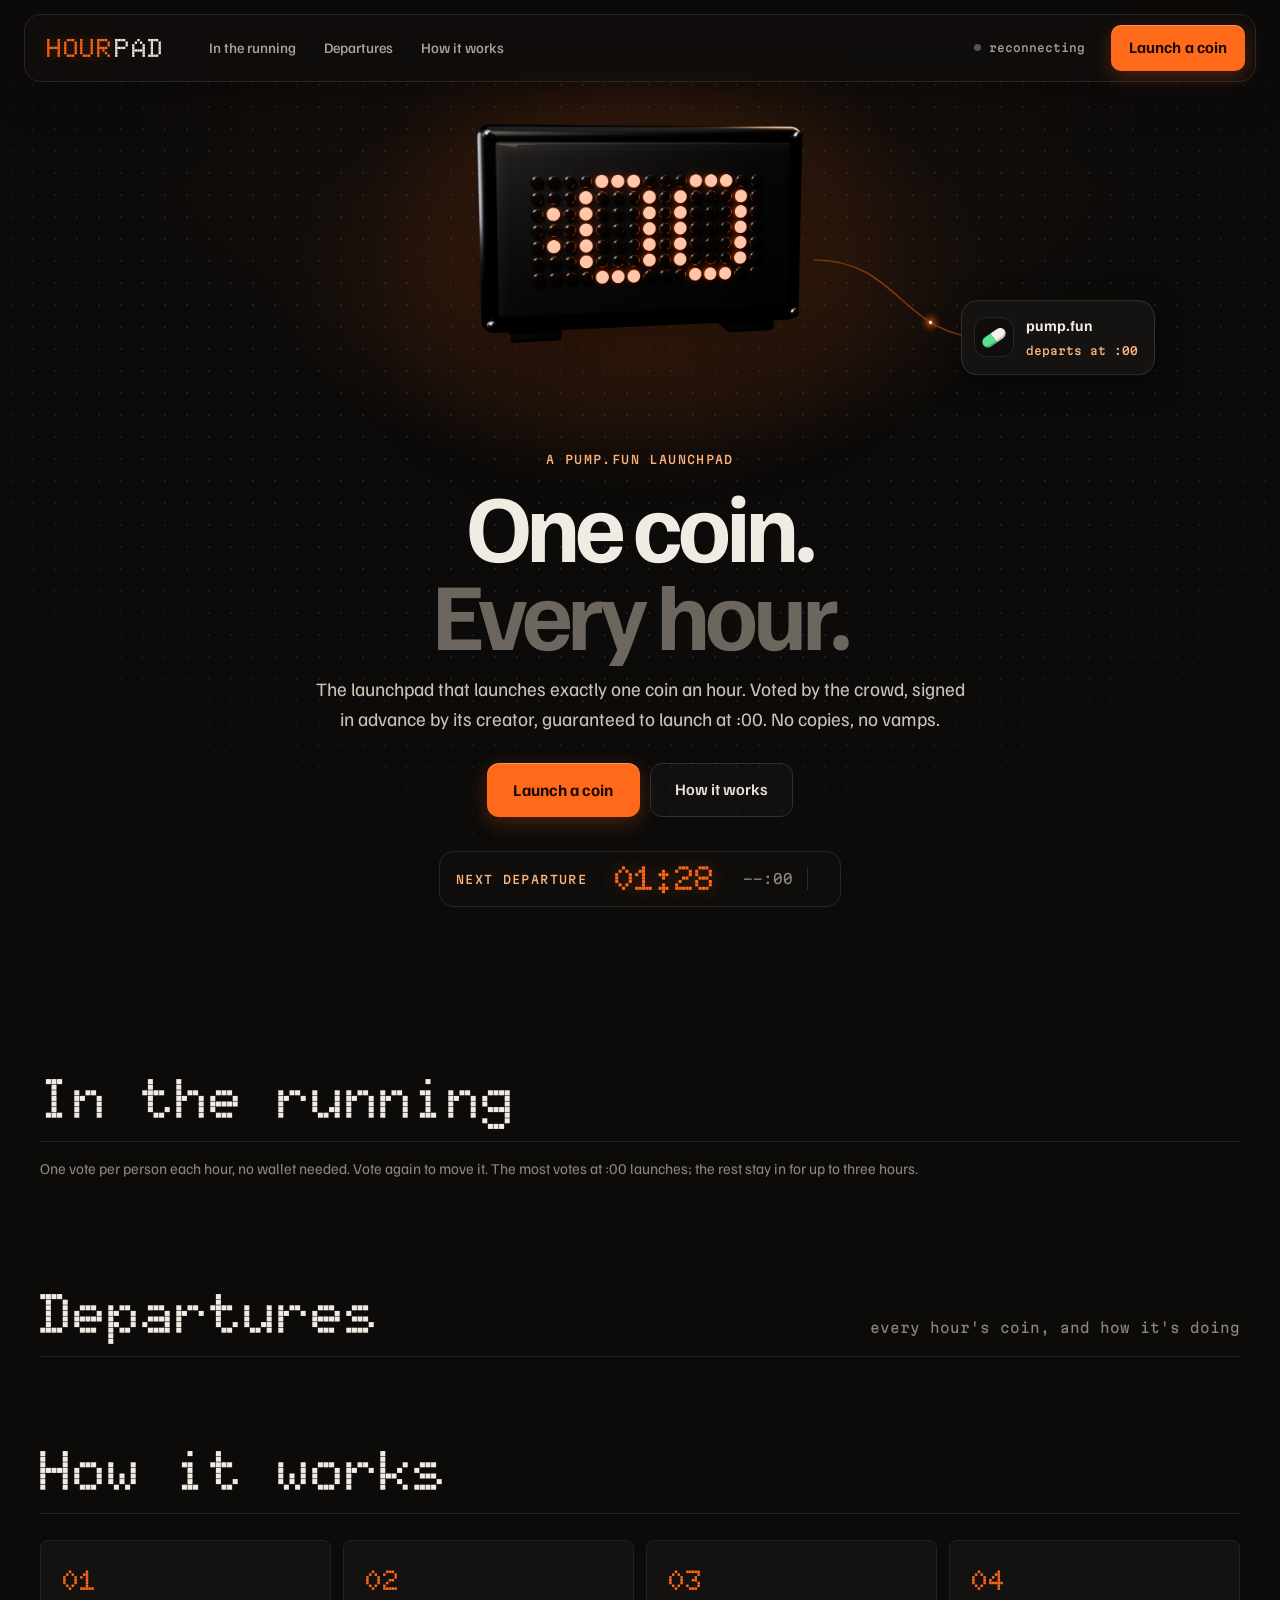
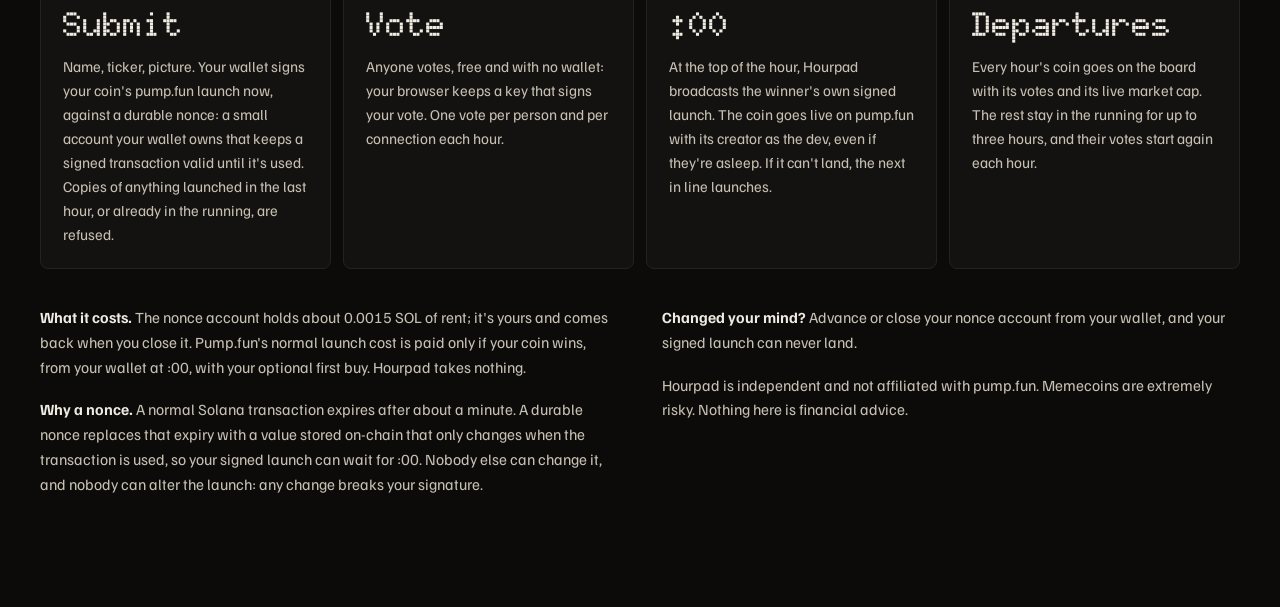
==== commit 1a8a57e9: "Hourpad hero: rendered LED clock at the centre, live coins flowing in, one line out to pump.fun; flo" ====
--- a/index.html
+++ b/index.html
@@ -10,27 +10,25 @@
 <link rel="stylesheet" href="hour.css">
 </head>
 <body>
-<header class="top">
+<div class="navwrap"><header class="top">
   <a class="word" href="#"><span class="dot">HOUR</span><span class="pad">PAD</span></a>
-  <span class="tagline">a pump.fun launchpad</span>
   <nav><a href="#running">In the running</a><a href="#hall">Departures</a><a href="#how">How it works</a></nav>
   <span class="live"><i id="liveDot"></i><span id="liveTxt">connecting</span></span>
   <button class="go" id="bSubmit">Launch a coin</button>
-</header>
+</header></div>
 
 <section class="hero">
-  <div class="copy">
-    <div class="eyebrow">the launchpad that launches one coin an hour</div>
-    <h1>One coin.<br><span class="hl">Every hour.</span></h1>
-    <p>Pump.fun launches 1,400 coins an hour, and nobody sees yours. Hourpad launches <b>one</b>. Submit your coin and your launch is signed in advance; the crowd votes; at <b>:00</b> the winner goes live on pump.fun, on the dot, with every eye on the same coin at the same second.</p>
-    <div class="row"><button class="go big" id="bSubmit2">Launch a coin</button><a class="ghost" href="#running">Vote on this hour</a></div>
+  <div class="stage" id="stage">
+    <canvas id="net"></canvas>
+    <img class="clockimg" id="clockImg" src="assets/clock.png" alt="">
+    <div class="node out" id="outNode"><span class="pillic"><i></i></span><div><b>pump.fun</b><span>departs at :00</span></div></div>
   </div>
-  <div class="board">
-    <div class="bhead"><span>NEXT DEPARTURE</span><span class="mono" id="atTxt">--:00</span></div>
-    <div class="clock"><span class="ghost88">88:88</span><span class="digits" id="count">--:--</span></div>
-    <div class="bmeta mono" id="metaTxt">0 in the running · 0 votes</div>
-    <div class="lead" id="lead"></div>
-  </div>
+  <div class="eyebrow center">a pump.fun launchpad</div>
+  <h1 class="headline">One coin.<br><span>Every hour.</span></h1>
+  <p class="sub">The launchpad that launches exactly one coin an hour. Voted by the crowd, signed in advance by its creator, guaranteed to launch at :00. No copies, no vamps.</p>
+  <div class="cta"><button class="go big" id="bSubmit2">Launch a coin</button><a class="ghost" href="#how">How it works</a></div>
+  <div class="depart"><span class="eyebrow">next departure</span><span class="dep" id="count">--:--</span><span class="mono dim" id="atTxt">--:00</span><i></i><span class="mono dim" id="metaTxt"></span></div>
+  <div class="lead" id="lead"></div>
 </section>
 
 <section class="band" id="lastBand"></section>
--- a/hour.css
+++ b/hour.css
@@ -7,40 +7,54 @@
 .mono { font-family: 'Martian Mono', monospace; font-size: .86em; } .dim { color: var(--dim); } .up { color: var(--up); } .dn { color: var(--dn); }
 .eyebrow { font: 500 11.5px 'Martian Mono'; letter-spacing: .12em; text-transform: uppercase; color: var(--led2); }
 
-/* masthead */
-.top { position: sticky; top: 0; z-index: 30; display: flex; align-items: center; gap: 26px; padding: 14px 40px; background: rgba(12,11,10,.93); backdrop-filter: blur(8px); border-bottom: 1px solid var(--line); }
-.word { text-decoration: none; display: flex; align-items: baseline; gap: 2px; font: 900 30px/1 'Doto'; letter-spacing: .02em; }
+/* masthead: a floating pill */
+.navwrap { position: sticky; top: 14px; z-index: 30; padding: 0 24px; }
+.top { max-width: 1240px; margin: 0 auto; display: flex; align-items: center; gap: 26px; padding: 10px 10px 10px 22px; border: 1px solid #2a2622; border-radius: 16px; background: rgba(17,15,13,.72); backdrop-filter: blur(14px) saturate(140%); box-shadow: 0 10px 40px rgba(0,0,0,.35); }
+.word { text-decoration: none; display: flex; align-items: baseline; gap: 2px; font: 900 26px/1 'Doto'; letter-spacing: .02em; }
 .word .dot { color: var(--led); text-shadow: 0 0 14px rgba(255,106,26,.35); } .word .pad { color: var(--ink); }
-.tagline { font: 500 11px 'Martian Mono'; color: var(--dim); letter-spacing: .06em; text-transform: uppercase; border-left: 1px solid var(--line); padding-left: 16px; }
-.top nav { display: flex; gap: 22px; margin-left: 10px; } .top nav a { text-decoration: none; color: #c6bfb2; font-weight: 500; font-size: 15px; } .top nav a:hover { color: var(--ink); }
-.live { margin-left: auto; display: flex; align-items: center; gap: 8px; font: 500 11.5px 'Martian Mono'; color: #b5ad9f; }
+.top nav { display: flex; gap: 4px; margin-left: 6px; }
+.top nav a { text-decoration: none; color: #a9a196; font-weight: 500; font-size: 14.5px; padding: 7px 12px; border-radius: 9px; }
+.top nav a:hover { color: var(--ink); background: rgba(255,255,255,.05); }
+.live { margin-left: auto; display: flex; align-items: center; gap: 8px; font: 500 11px 'Martian Mono'; color: #a9a196; }
 .live i { width: 7px; height: 7px; border-radius: 50%; background: var(--up); box-shadow: 0 0 8px rgba(130,227,160,.6); } .live i.off { background: #555; box-shadow: none; }
-.go { border: 0; background: var(--led); color: #1a0700; font-weight: 700; padding: 11px 20px; border-radius: 4px; letter-spacing: .01em; }
-.go:hover { background: #ff7d36; } .go.big { padding: 15px 28px; font-size: 17px; } .go.wide { width: 100%; margin-top: 18px; } .go:disabled { opacity: .45; cursor: not-allowed; }
-.ghost { display: inline-block; padding: 14px 24px; border: 1px solid #3a352e; border-radius: 4px; text-decoration: none; color: #ddd6ca; font-weight: 500; }
-.ghost:hover { border-color: var(--led); }
+.go { border: 0; background: var(--led); color: #1a0700; font-weight: 700; padding: 10px 18px; border-radius: 10px; letter-spacing: .005em; box-shadow: inset 0 1px 0 rgba(255,255,255,.25), 0 6px 20px rgba(255,106,26,.25); }
+.go:hover { background: #ff7d36; } .go.big { padding: 14px 26px; font-size: 16.5px; border-radius: 12px; } .go.wide { width: 100%; margin-top: 18px; } .go:disabled { opacity: .45; cursor: not-allowed; }
+.ghost { display: inline-block; padding: 13px 24px; border: 1px solid #34302b; border-radius: 12px; text-decoration: none; color: #e6dfd3; font-weight: 600; background: rgba(255,255,255,.02); }
+.ghost:hover { border-color: #5a524a; }
 
-/* hero */
-.hero { display: grid; grid-template-columns: 1.1fr 1fr; gap: 48px; align-items: center; padding: 72px 40px 60px; max-width: 1300px; margin: 0 auto; }
-.hero h1 { font: 900 80px/.98 'Doto'; letter-spacing: -.01em; margin: 14px 0 24px; }
-.hero h1 .hl { color: var(--led); text-shadow: 0 0 28px rgba(255,106,26,.28); }
-.hero p { font-size: 19px; line-height: 1.6; color: #d3ccbf; max-width: 580px; } .hero p b { color: var(--ink); }
-.hero .row { display: flex; gap: 12px; margin-top: 28px; flex-wrap: wrap; }
-
-/* the departure board */
-.board { background: #090807; border: 1px solid #2a2622; border-radius: 10px; padding: 22px 26px 24px; box-shadow: inset 0 0 0 1px rgba(255,255,255,.02), 0 30px 80px rgba(0,0,0,.45); }
-.bhead { display: flex; justify-content: space-between; font: 600 12px 'Martian Mono'; letter-spacing: .12em; color: var(--led2); padding-bottom: 12px; border-bottom: 1px dashed #2e2a25; }
-.clock { position: relative; margin: 14px 0 6px; padding: 10px 14px; border-radius: 6px;
-  background: radial-gradient(circle, rgba(255,255,255,.035) 1.2px, transparent 1.6px) 0 0 / 9px 9px, #0b0a09; border: 1px solid #1e1b18; }
-.clock .digits, .clock .ghost88 { font: 900 150px/1 'Doto'; letter-spacing: .02em; font-variant-numeric: tabular-nums; display: block; }
-.clock .ghost88 { position: absolute; left: 14px; top: 10px; color: rgba(255,106,26,.07); pointer-events: none; }
-.clock .digits { position: relative; color: var(--led); text-shadow: 0 0 22px rgba(255,106,26,.45); }
-.clock .digits.soon { color: #ff3b2e; animation: pulse 1s steps(2) infinite; }
+/* hero: the clock at the centre, coins flowing in, one line out to pump.fun */
+.hero { position: relative; text-align: center; padding: 26px 24px 70px; overflow: hidden; }
+.hero::before { content: ""; position: absolute; inset: -60px 0 0; z-index: -1;
+  background: radial-gradient(520px 300px at 50% 28%, rgba(255,106,26,.16), rgba(255,106,26,0) 70%), radial-gradient(900px 500px at 50% 10%, rgba(120,60,30,.12), transparent 70%),
+    radial-gradient(circle, rgba(255,255,255,.085) 1px, transparent 1.4px) 0 0 / 22px 22px;
+  -webkit-mask-image: radial-gradient(1000px 640px at 50% 34%, #000 45%, transparent 100%); mask-image: radial-gradient(1000px 640px at 50% 34%, #000 45%, transparent 100%); }
+.stage { position: relative; width: 1120px; height: 350px; margin: 0 auto; transform-origin: 50% 0; }
+#net { position: absolute; inset: 0; width: 100%; height: 100%; }
+.clockimg { position: absolute; left: 50%; top: 18px; width: 350px; transform: translateX(-50%); filter: drop-shadow(0 30px 50px rgba(0,0,0,.6)) drop-shadow(0 0 60px rgba(255,106,26,.18)); animation: float 6s ease-in-out infinite; }
+@keyframes float { 50% { transform: translate(-50%, -6px) } }
+.node { position: absolute; width: 58px; height: 58px; border-radius: 16px; overflow: hidden; border: 1px solid #34302b; background: #151311; box-shadow: 0 10px 30px rgba(0,0,0,.5); transform: translate(-50%, -50%); transition: transform .4s cubic-bezier(.2,.8,.2,1), opacity .4s; }
+.node img { width: 100%; height: 100%; object-fit: cover; display: block; }
+.node .tk { position: absolute; left: 50%; top: 100%; transform: translate(-50%, 6px); font: 500 10.5px 'Martian Mono'; color: #a9a196; white-space: nowrap; }
+.node.lit { border-color: var(--led); box-shadow: 0 0 0 3px rgba(255,106,26,.18), 0 10px 30px rgba(0,0,0,.5); }
+.node.wrap { overflow: visible; } .node.wrap img { border-radius: 15px; }
+.node.out { width: auto; height: auto; display: flex; gap: 12px; align-items: center; padding: 12px 16px 12px 12px; border-radius: 16px; text-align: left; overflow: visible; }
+.node.out b { display: block; font-weight: 700; font-size: 15px; } .node.out span { font: 500 11px 'Martian Mono'; color: var(--led2); white-space: nowrap; }
+.pillic { width: 40px; height: 40px; border-radius: 12px; background: #0f0e0c; border: 1px solid #2a2622; display: grid; place-items: center; }
+.pillic i { width: 26px; height: 11px; border-radius: 6px; transform: rotate(-35deg); background: linear-gradient(90deg, #5be38f 50%, #f4f1ea 50%); box-shadow: inset 0 -2px 0 rgba(0,0,0,.18); }
+.node.out.fire { border-color: var(--led); box-shadow: 0 0 0 4px rgba(255,106,26,.2), 0 0 40px rgba(255,106,26,.35); }
+.eyebrow.center { margin-top: 8px; }
+.headline { font: 700 96px/.92 'Familjen Grotesk'; letter-spacing: -.055em; margin: 14px 0 0; }
+.headline span { color: #6d665e; }
+.sub { max-width: 660px; margin: 18px auto 0; font-size: 19px; line-height: 1.55; color: #c9c2b6; }
+.cta { display: flex; gap: 10px; justify-content: center; margin-top: 30px; flex-wrap: wrap; }
+.depart { display: inline-flex; align-items: center; gap: 14px; margin-top: 34px; padding: 10px 18px 10px 16px; border: 1px solid #2a2622; border-radius: 14px; background: rgba(15,14,12,.8); }
+.depart .dep { font: 900 34px/1 'Doto'; color: var(--led); text-shadow: 0 0 16px rgba(255,106,26,.4); font-variant-numeric: tabular-nums; min-width: 128px; }
+.depart .dep.soon { color: #ff3b2e; animation: pulse 1s steps(2) infinite; }
 @keyframes pulse { 50% { opacity: .55 } }
-.bmeta { color: var(--dim); }
-.lead { margin-top: 18px; padding-top: 16px; border-top: 1px dashed #2e2a25; min-height: 62px; display: flex; gap: 14px; align-items: center; }
-.lead img { width: 52px; height: 52px; border-radius: 6px; object-fit: cover; }
-.lead .tk { font: 900 32px/1 'Doto'; color: var(--ink); }
+.depart i { width: 1px; height: 22px; background: #2e2a25; }
+.hero .lead { justify-content: center; margin: 18px auto 0; border: 0; min-height: 0; }
+.lead { display: flex; gap: 12px; align-items: center; } .lead img { width: 40px; height: 40px; border-radius: 10px; object-fit: cover; }
+.lead .tk { font: 900 26px/1 'Doto'; color: var(--ink); }
 
 /* the last departure */
 .band { max-width: 1300px; margin: 0 auto; padding: 0 40px; }
@@ -88,8 +102,8 @@
 .toast { position: fixed; left: 50%; bottom: 24px; transform: translate(-50%, 16px); opacity: 0; z-index: 90; padding: 12px 18px; background: #1b1916; border: 1px solid var(--line); border-left: 3px solid var(--led); border-radius: 4px; transition: .25s; max-width: 90vw; }
 .toast.on { opacity: 1; transform: translate(-50%, 0); } .toast.bad { border-left-color: var(--dn); }
 @media (max-width: 960px) {
-  .top { padding: 12px 18px; gap: 14px; } .top nav, .tagline { display: none; }
-  .hero { grid-template-columns: 1fr; padding: 40px 18px; } .hero h1 { font-size: 62px; } .clock .digits, .clock .ghost88 { font-size: 104px; }
+  .top { gap: 12px; } .top nav, .live { display: none; } .navwrap { padding: 0 12px; }
+  .headline { font-size: 60px; } .sub { font-size: 16.5px; } .depart { flex-wrap: wrap; justify-content: center; }
   .band, .sec { padding-left: 18px; padding-right: 18px; } .last { grid-template-columns: 84px 1fr; } .last img { width: 84px; height: 84px; } .last .stats { grid-column: 1 / -1; text-align: left; }
   .rw { grid-template-columns: 44px 52px minmax(0, 1fr) 96px; } .rw .meter { display: none; } .hrw { grid-template-columns: 74px 52px minmax(0, 1fr) 100px; } .hrw .hm { display: none; }
   .steps { grid-template-columns: 1fr; } .facts { columns: 1; } .sh h2 { font-size: 40px; }
